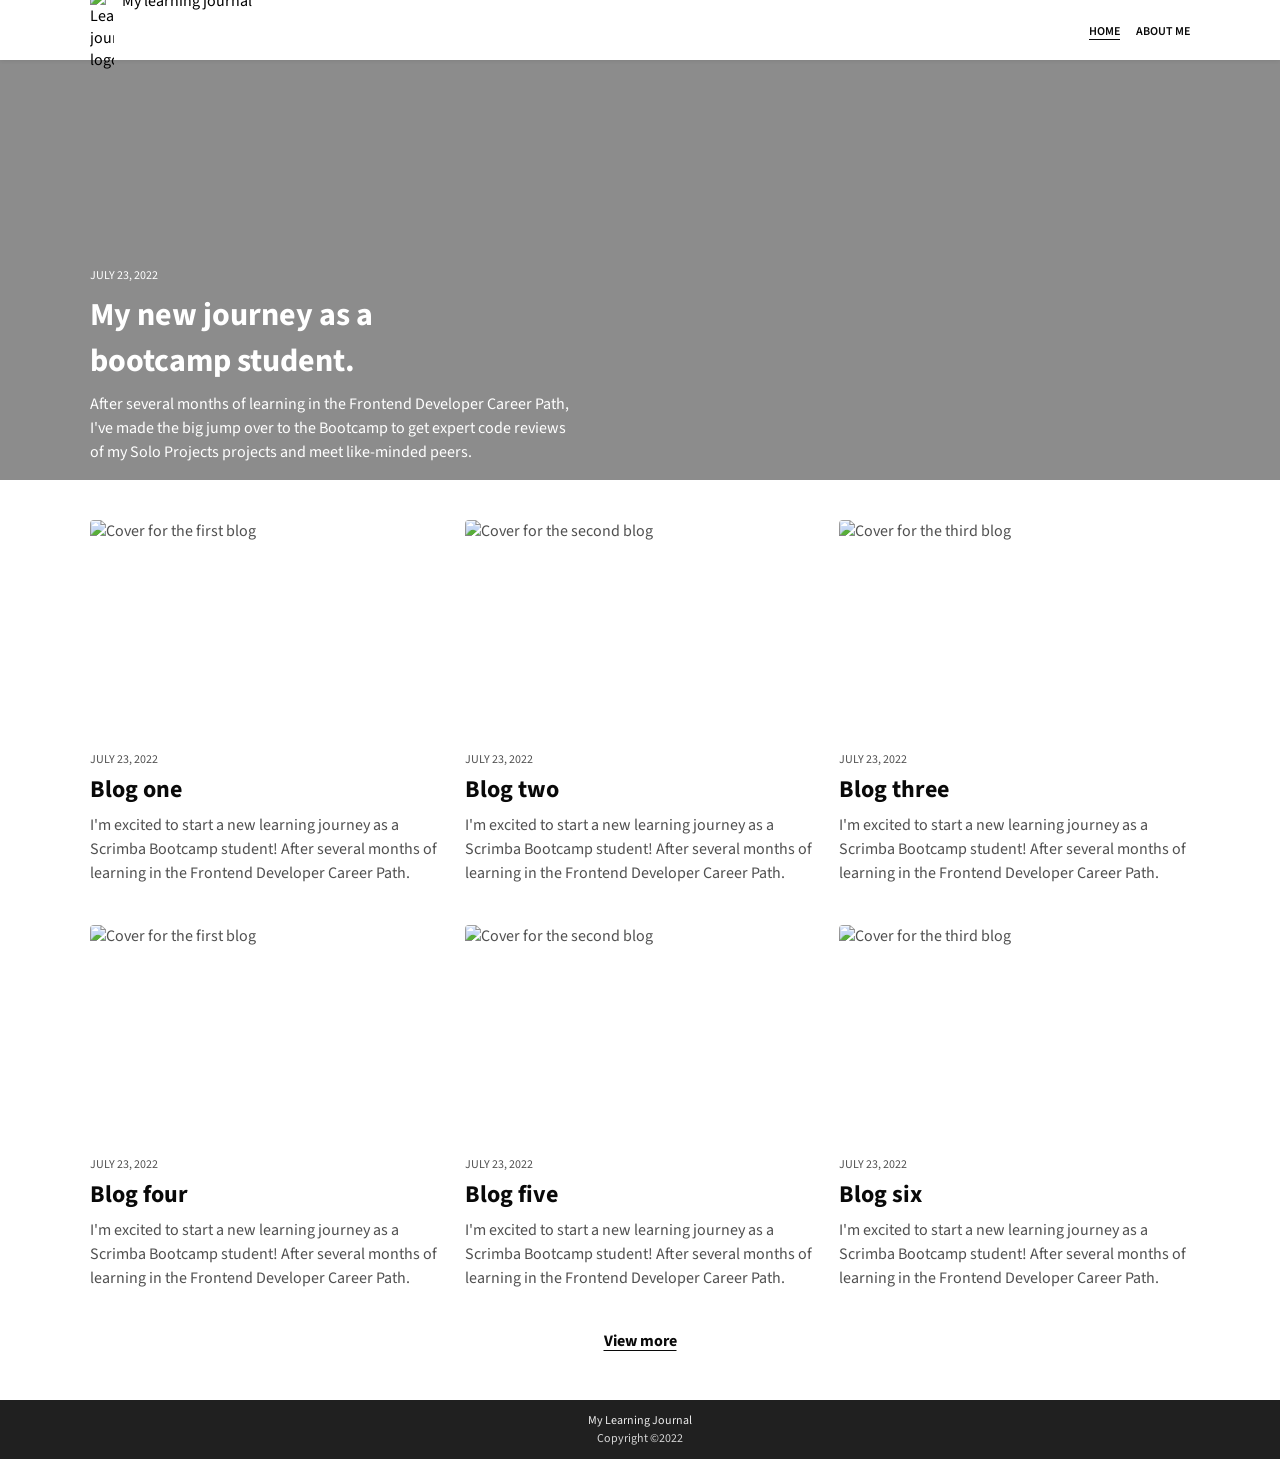
==== index.html @ dc610558 "Add about me page and link site navigation Co-Authored-By: Claude Opus 5.5 <noreply@anthropic.com>" ====
<!DOCTYPE html>
<html lang="en">
<head>
    <meta charset="UTF-8">
    <meta name="viewport" content="width=device-width, initial-scale=1.0">
    <title>Learning Journal</title>

    <!-- Google fonts -->
     <link rel="preconnect" href="https://fonts.googleapis.com">
    <link rel="preconnect" href="https://fonts.gstatic.com" crossorigin>
    <link href="https://fonts.googleapis.com/css2?family=Smythe&family=Source+Sans+3:ital,wght@0,200..900;1,200..900&display=swap" rel="stylesheet">

    <!-- Custom styles -->
     <link rel="stylesheet" href="css/styles.css">
</head>
<body>

    <div class="site-grid-container">
        <header class="main-header">
            <nav>
                <div class="logo">
                    <img src="images/logo.png" alt="Learning journal logo">
                    <p>My learning journal</p>
                </div>

                <ul>
                    <li><a href="index.html" aria-current="page">Home</a></li>
                    <li><a href="about.html">About me</a></li>
                </ul>
            </nav>
        </header>

        <section class="header-cover">
            <span class="date-span">JULY 23, 2022</span>
            <h1>My new journey as a bootcamp student.</h1>
            <p>After several months of learning in the Frontend Developer Career Path, I've made the big jump over to the Bootcamp to get expert code reviews of my Solo Projects projects and meet like-minded peers.</p>
        </section>

        <main>
            <section class="blogs-section">
                <ul class="blogs-list">
                    <li class="blog">
                        <a href="blog.html">
                            <img src="images/blog-1.png" alt="Cover for the first blog">
                            <span class="date-span">JULY 23, 2022</span>
                            <h2>Blog one</h2>
                            <p>I'm excited to start a new learning journey as a Scrimba Bootcamp student! After several months of learning in the Frontend Developer Career Path.</p>
                        </a>
                    </li>

                    <li class="blog">
                        <a href="blog.html">
                            <img src="images/blog-2.png" alt="Cover for the second blog">
                            <span class="date-span">JULY 23, 2022</span>
                            <h2>Blog two</h2>
                            <p>I'm excited to start a new learning journey as a Scrimba Bootcamp student! After several months of learning in the Frontend Developer Career Path.</p>
                        </a>
                    </li>

                    <li class="blog">
                        <a href="blog.html">
                            <img src="images/blog-3.png" alt="Cover for the third blog">
                            <span class="date-span">JULY 23, 2022</span>
                            <h2>Blog three</h2>
                            <p>I'm excited to start a new learning journey as a Scrimba Bootcamp student! After several months of learning in the Frontend Developer Career Path.</p>
                        </a>
                    </li>

                    <li class="blog">
                        <a href="blog.html">
                            <img src="images/blog-4.png" alt="Cover for the first blog">
                            <span class="date-span">JULY 23, 2022</span>
                            <h2>Blog four</h2>
                            <p>I'm excited to start a new learning journey as a Scrimba Bootcamp student! After several months of learning in the Frontend Developer Career Path.</p>
                        </a>
                    </li>

                    <li class="blog">
                        <a href="blog.html">
                            <img src="images/blog-5.png" alt="Cover for the second blog">
                            <span class="date-span">JULY 23, 2022</span>
                            <h2>Blog five</h2>
                            <p>I'm excited to start a new learning journey as a Scrimba Bootcamp student! After several months of learning in the Frontend Developer Career Path.</p>
                        </a>
                    </li>

                    <li class="blog">
                        <a href="blog.html">
                            <img src="images/blog-6.png" alt="Cover for the third blog">
                            <span class="date-span">JULY 23, 2022</span>
                            <h2>Blog six</h2>
                            <p>I'm excited to start a new learning journey as a Scrimba Bootcamp student! After several months of learning in the Frontend Developer Career Path.</p>
                        </a>
                    </li>
                </ul>

                <a class="view-more" href="#">View more</a>
            </section>
        </main>

        <footer>
            <p>My Learning Journal</p>
            <span>Copyright ©2022</span>
        </footer>
    </div>
    
</body>
</html>
---- css/styles.css ----
* {
    padding: 0;
    margin: 0;
    box-sizing: border-box;
}

:root {
    --content-width: 1100px;
}

/* Typography */
body {
    font-family: "Source Sans 3", sans-serif;
}

h1, h2 {
    font-weight: 700;
}

h1 {
    font-size: 2rem;
}

h2 {
    font-size: 1.5rem;
}

p {
    line-height: 1.5;
}

img {
    width: 100%;
}

ul {
    list-style: none;
}

a {
    text-decoration: none;
}

.date-span {
    font-size: 0.75rem;
}

/* Layout */
.site-grid-container {
    display: grid;
    grid-template-columns:
        minmax(1em, 1fr)
        minmax(0, var(--content-width))
        minmax(1em, 1fr);
    grid-template-areas:
        ".... .... ...." 
        "head head head"
        "cover cover cover"
        ".... main ...."
        "foot foot foot"
        ".... .... ...."
    ;
}

.main-header {
    grid-area: head;

    position: sticky;
    top: 0;
    z-index: 10;
    background-color: #FFFFFF;
    box-shadow: 0 1px 4px rgba(0, 0, 0, 0.08);
}

.main-header nav,
.header-cover {
    padding: 1em;
    /* Full-width background, but content lines up with the main column */
    padding-inline: max(1em, (100% - var(--content-width)) / 2);
}


.main-header nav {
    display: flex;
    justify-content: space-between;
    align-items: center;
    height: 60px;
}

.main-header nav .logo {
    display: flex;
    gap: 0.5em;
}

.main-header nav ul {
    display: flex;
    gap: 1em;
}

.main-header nav ul a {
    text-transform: uppercase;
    font-size: 0.75rem;
    font-weight: 600;
    color: #090909;
}


.header-cover {
    grid-area: cover;
    background-image:
        linear-gradient(rgba(0, 0, 0, 0.45), rgba(0, 0, 0, 0.45)),
        url('../images/cover.png');
    background-size: cover;
    background-position: center 80%;
    background-repeat: no-repeat;
    color: #FFFFFF;

    min-height: 420px;
    display: flex;
    flex-direction: column;
    justify-content: flex-end;
    gap: 0.5em;

    margin-bottom: 1em;
}

.header-cover h1 {
    max-width: 25ch;
}

.header-cover p {
    font-size: 1rem;
    max-width: 60ch;
}

.main-header img {
    width: 24px;
}

main {
    grid-area: main;
}

footer {
    grid-area: foot;
    background-color: #202020;
    padding: 1em;
    font-size: 0.75rem;

    display: flex;
    flex-direction: column;
    align-items: center;
    justify-content: center;
}

footer p { 
    color: #ECECEC;
}
footer span {
    color: #D7D7D7;
}

/* Header */


/* Blogs */
.blogs-section {
    padding-block: 1.5em 3em;
}

.blogs-list {
    display: grid;
    grid-template-columns: repeat(auto-fit, minmax(min(100%, 280px), 1fr));
    gap: 2.5em 1.5em;
}

.blog a {
    display: flex;
    flex-direction: column;
    gap: 0.5em;
    color: #505050;
}

.blog img {
    aspect-ratio: 16 / 10;
    object-fit: cover;
    border-radius: 4px;
    margin-bottom: 0.25em;
}

.blog h2 {
    color: #090909;
    line-height: 1.2;
}

.view-more {
    display: block;
    width: fit-content;
    margin: 2.5em auto 0;
    font-weight: 700;
    color: #090909;
    text-decoration: underline;
    text-underline-offset: 4px;
}

/* Blog post & About pages */
.post {
    max-width: 75ch;
    margin-inline: auto;
    padding-block: 2.5em 1em;
}

.post-header,
.about-intro {
    display: flex;
    flex-direction: column;
    gap: 0.75em;
    margin-bottom: 1.5em;
}

.about-intro > div {
    display: flex;
    flex-direction: column;
    gap: 0.75em;
}

.post-header p,
.about-intro p {
    color: #505050;
}

.post-hero {
    aspect-ratio: 16 / 9;
    object-fit: cover;
    border-radius: 4px;
    margin-bottom: 1.5em;
}

.post-content h2 {
    margin-block: 1.25em 0.5em;
    line-height: 1.2;
}

.post-content p {
    color: #505050;
    margin-bottom: 1em;
}

.avatar {
    width: 140px;
    aspect-ratio: 1;
    object-fit: cover;
    border-radius: 50%;
    flex-shrink: 0;
}

@media (min-width: 600px) {
    .about-intro {
        flex-direction: row;
        align-items: center;
        gap: 1.5em;
    }
}

.main-header nav ul a[aria-current="page"] {
    text-decoration: underline;
    text-underline-offset: 4px;
}

/* Recent posts */
.recent-posts {
    padding-block: 2em 3em;
    border-top: 1px solid #ECECEC;
}

.recent-posts > h2 {
    text-align: center;
    margin-bottom: 1.5em;
}
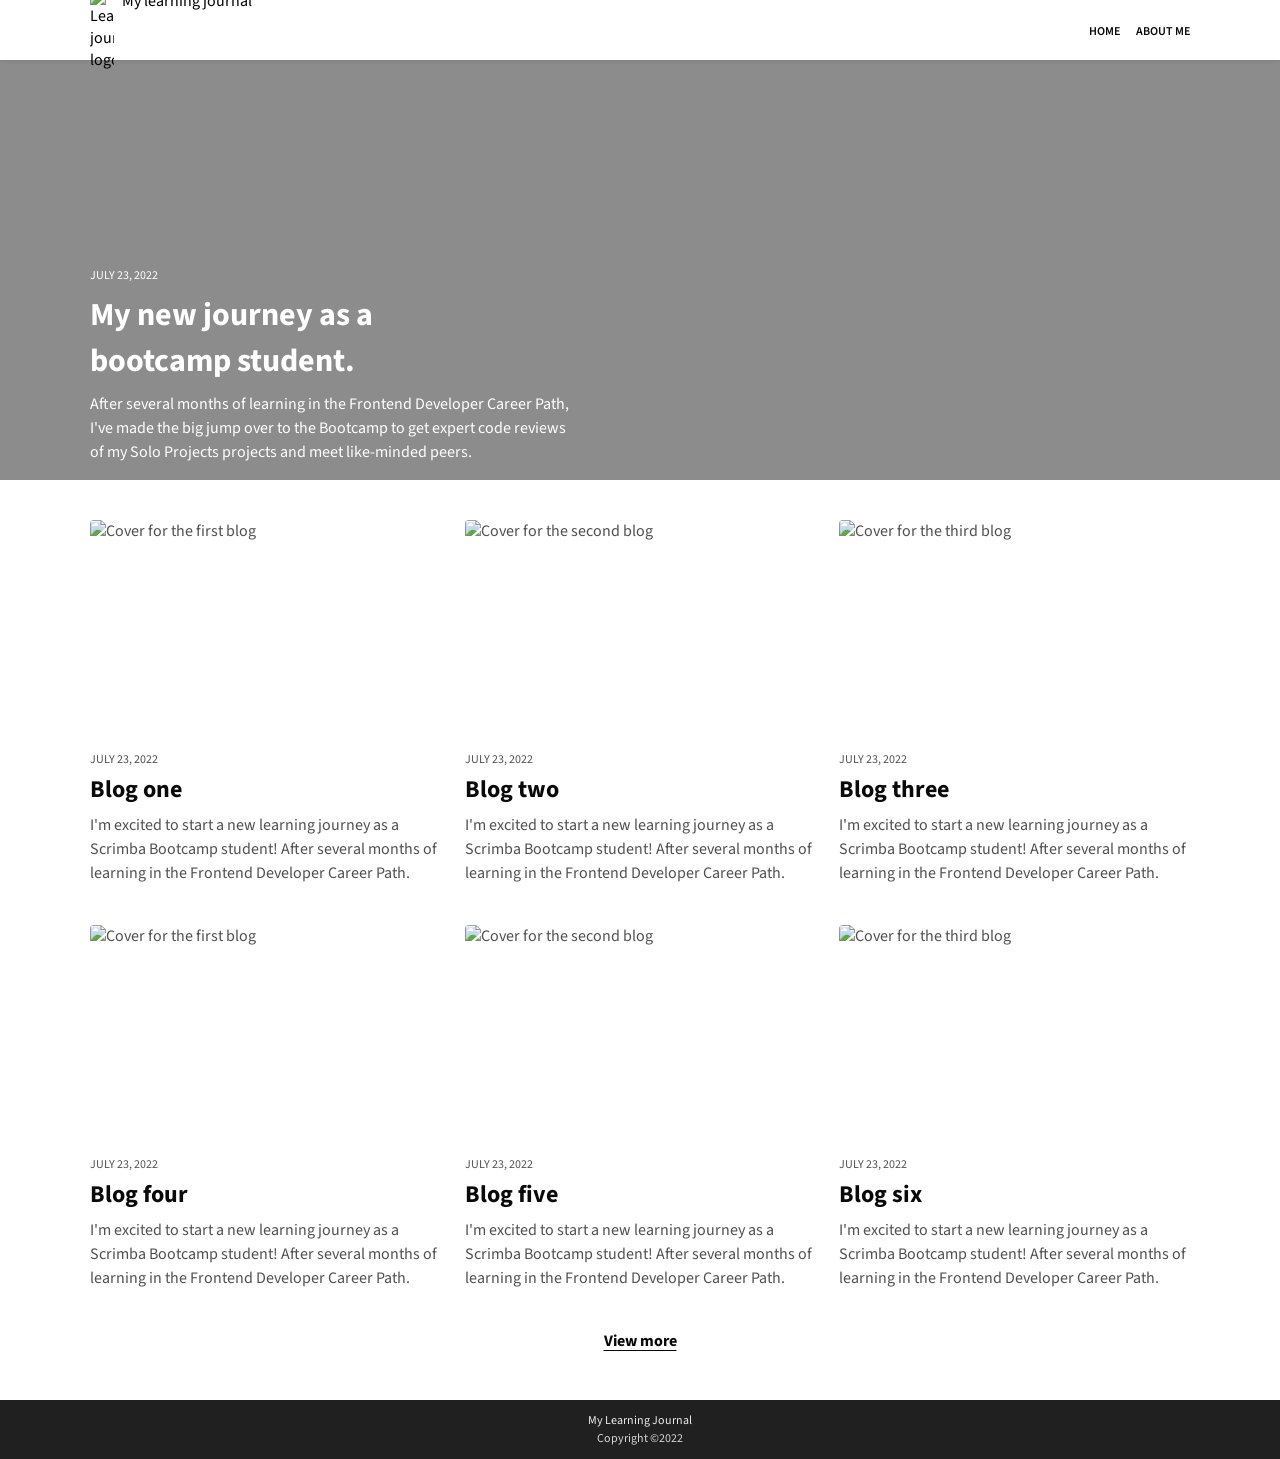
==== commit b06f3021: "Add blog details page with recent posts Co-Authored-By: Claude Opus 5.5 <noreply@anthropic.com>" ====
--- a/index.html
+++ b/index.html
@@ -24,8 +24,8 @@
                 </div>
 
                 <ul>
-                    <li><a href="index.html" aria-current="page">Home</a></li>
-                    <li><a href="about.html">About me</a></li>
+                    <li><a href="#">Home</a></li>
+                    <li><a href="#">About me</a></li>
                 </ul>
             </nav>
         </header>
--- a/css/styles.css
+++ b/css/styles.css
@@ -210,22 +210,14 @@
     padding-block: 2.5em 1em;
 }
 
-.post-header,
-.about-intro {
+.post-header {
     display: flex;
     flex-direction: column;
     gap: 0.75em;
     margin-bottom: 1.5em;
 }
 
-.about-intro > div {
-    display: flex;
-    flex-direction: column;
-    gap: 0.75em;
-}
-
-.post-header p,
-.about-intro p {
+.post-header p {
     color: #505050;
 }
 
@@ -246,27 +238,6 @@
     margin-bottom: 1em;
 }
 
-.avatar {
-    width: 140px;
-    aspect-ratio: 1;
-    object-fit: cover;
-    border-radius: 50%;
-    flex-shrink: 0;
-}
-
-@media (min-width: 600px) {
-    .about-intro {
-        flex-direction: row;
-        align-items: center;
-        gap: 1.5em;
-    }
-}
-
-.main-header nav ul a[aria-current="page"] {
-    text-decoration: underline;
-    text-underline-offset: 4px;
-}
-
 /* Recent posts */
 .recent-posts {
     padding-block: 2em 3em;
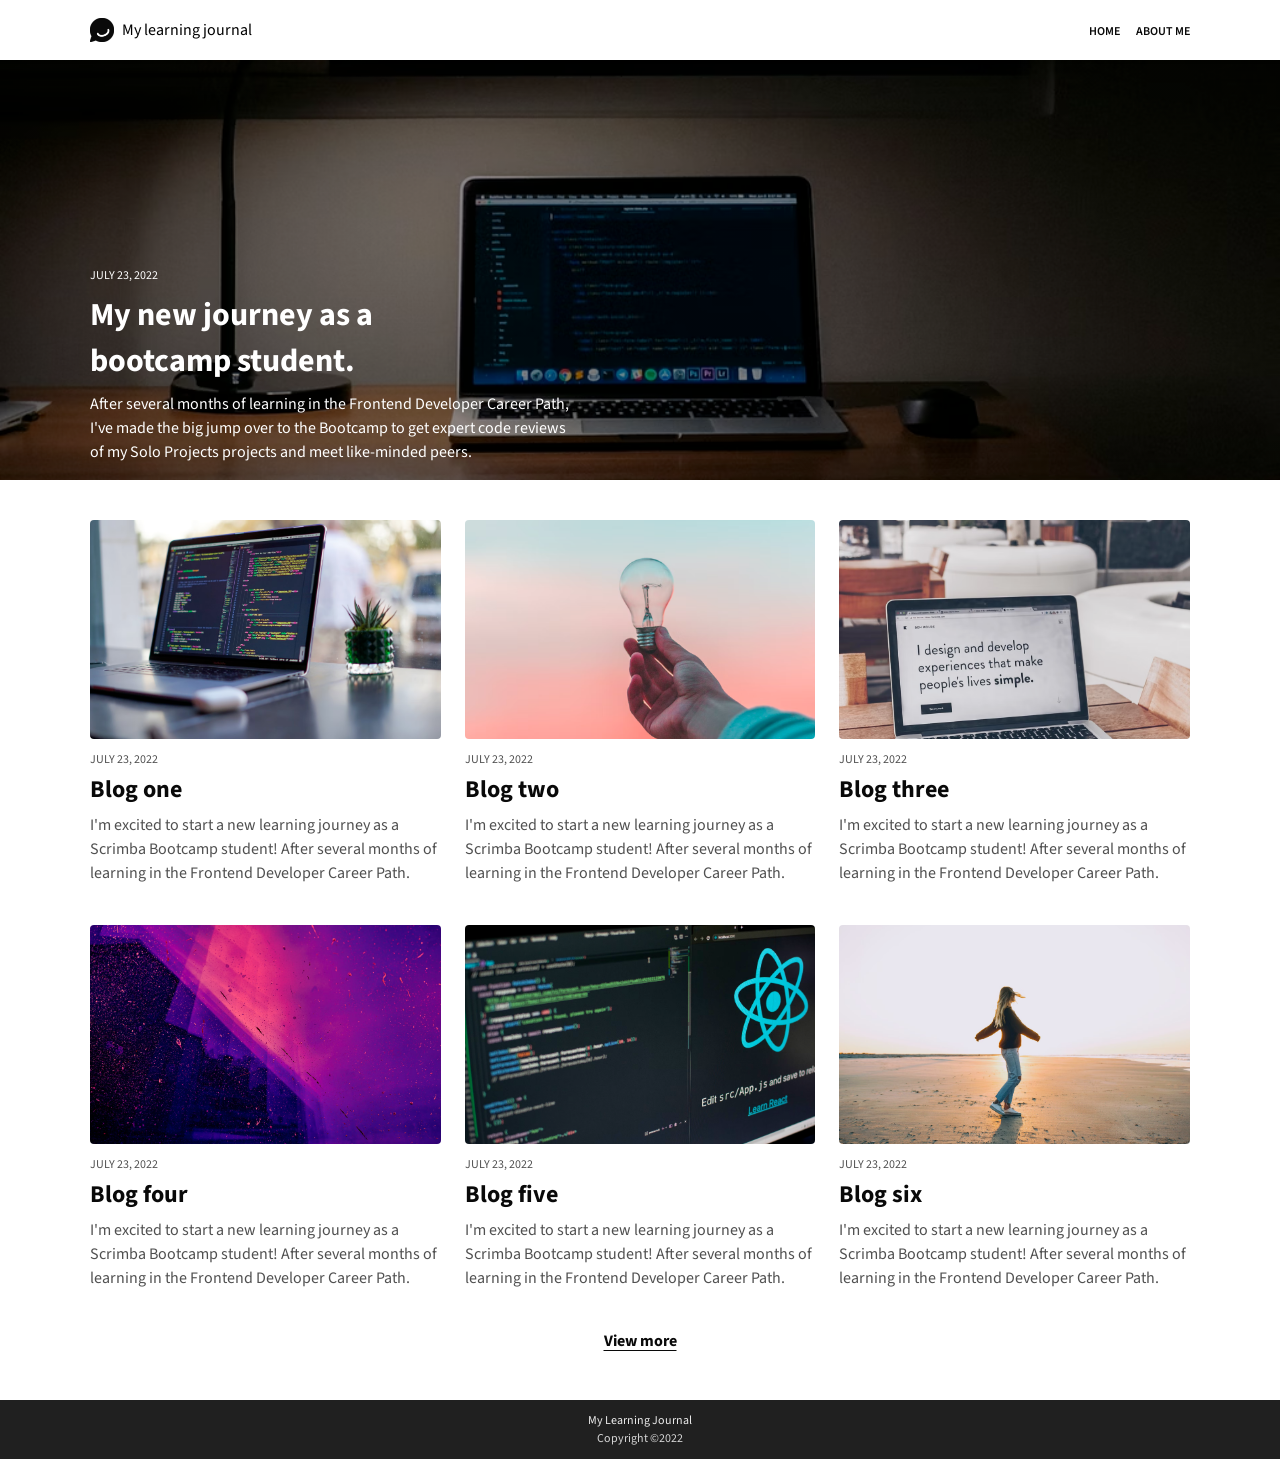
==== commit 2bfb4279: "Add home page with featured post and blog grid Co-Authored-By: Claude Opus 5.5 <noreply@anthropic.co" ====
--- a/index.html
+++ b/index.html
@@ -40,7 +40,7 @@
             <section class="blogs-section">
                 <ul class="blogs-list">
                     <li class="blog">
-                        <a href="blog.html">
+                        <a href="#">
                             <img src="images/blog-1.png" alt="Cover for the first blog">
                             <span class="date-span">JULY 23, 2022</span>
                             <h2>Blog one</h2>
@@ -49,7 +49,7 @@
                     </li>
 
                     <li class="blog">
-                        <a href="blog.html">
+                        <a href="#">
                             <img src="images/blog-2.png" alt="Cover for the second blog">
                             <span class="date-span">JULY 23, 2022</span>
                             <h2>Blog two</h2>
@@ -58,7 +58,7 @@
                     </li>
 
                     <li class="blog">
-                        <a href="blog.html">
+                        <a href="#">
                             <img src="images/blog-3.png" alt="Cover for the third blog">
                             <span class="date-span">JULY 23, 2022</span>
                             <h2>Blog three</h2>
@@ -67,7 +67,7 @@
                     </li>
 
                     <li class="blog">
-                        <a href="blog.html">
+                        <a href="#">
                             <img src="images/blog-4.png" alt="Cover for the first blog">
                             <span class="date-span">JULY 23, 2022</span>
                             <h2>Blog four</h2>
@@ -76,7 +76,7 @@
                     </li>
 
                     <li class="blog">
-                        <a href="blog.html">
+                        <a href="#">
                             <img src="images/blog-5.png" alt="Cover for the second blog">
                             <span class="date-span">JULY 23, 2022</span>
                             <h2>Blog five</h2>
@@ -85,7 +85,7 @@
                     </li>
 
                     <li class="blog">
-                        <a href="blog.html">
+                        <a href="#">
                             <img src="images/blog-6.png" alt="Cover for the third blog">
                             <span class="date-span">JULY 23, 2022</span>
                             <h2>Blog six</h2>
--- a/css/styles.css
+++ b/css/styles.css
@@ -203,48 +203,3 @@
     text-underline-offset: 4px;
 }
 
-/* Blog post & About pages */
-.post {
-    max-width: 75ch;
-    margin-inline: auto;
-    padding-block: 2.5em 1em;
-}
-
-.post-header {
-    display: flex;
-    flex-direction: column;
-    gap: 0.75em;
-    margin-bottom: 1.5em;
-}
-
-.post-header p {
-    color: #505050;
-}
-
-.post-hero {
-    aspect-ratio: 16 / 9;
-    object-fit: cover;
-    border-radius: 4px;
-    margin-bottom: 1.5em;
-}
-
-.post-content h2 {
-    margin-block: 1.25em 0.5em;
-    line-height: 1.2;
-}
-
-.post-content p {
-    color: #505050;
-    margin-bottom: 1em;
-}
-
-/* Recent posts */
-.recent-posts {
-    padding-block: 2em 3em;
-    border-top: 1px solid #ECECEC;
-}
-
-.recent-posts > h2 {
-    text-align: center;
-    margin-bottom: 1.5em;
-}
